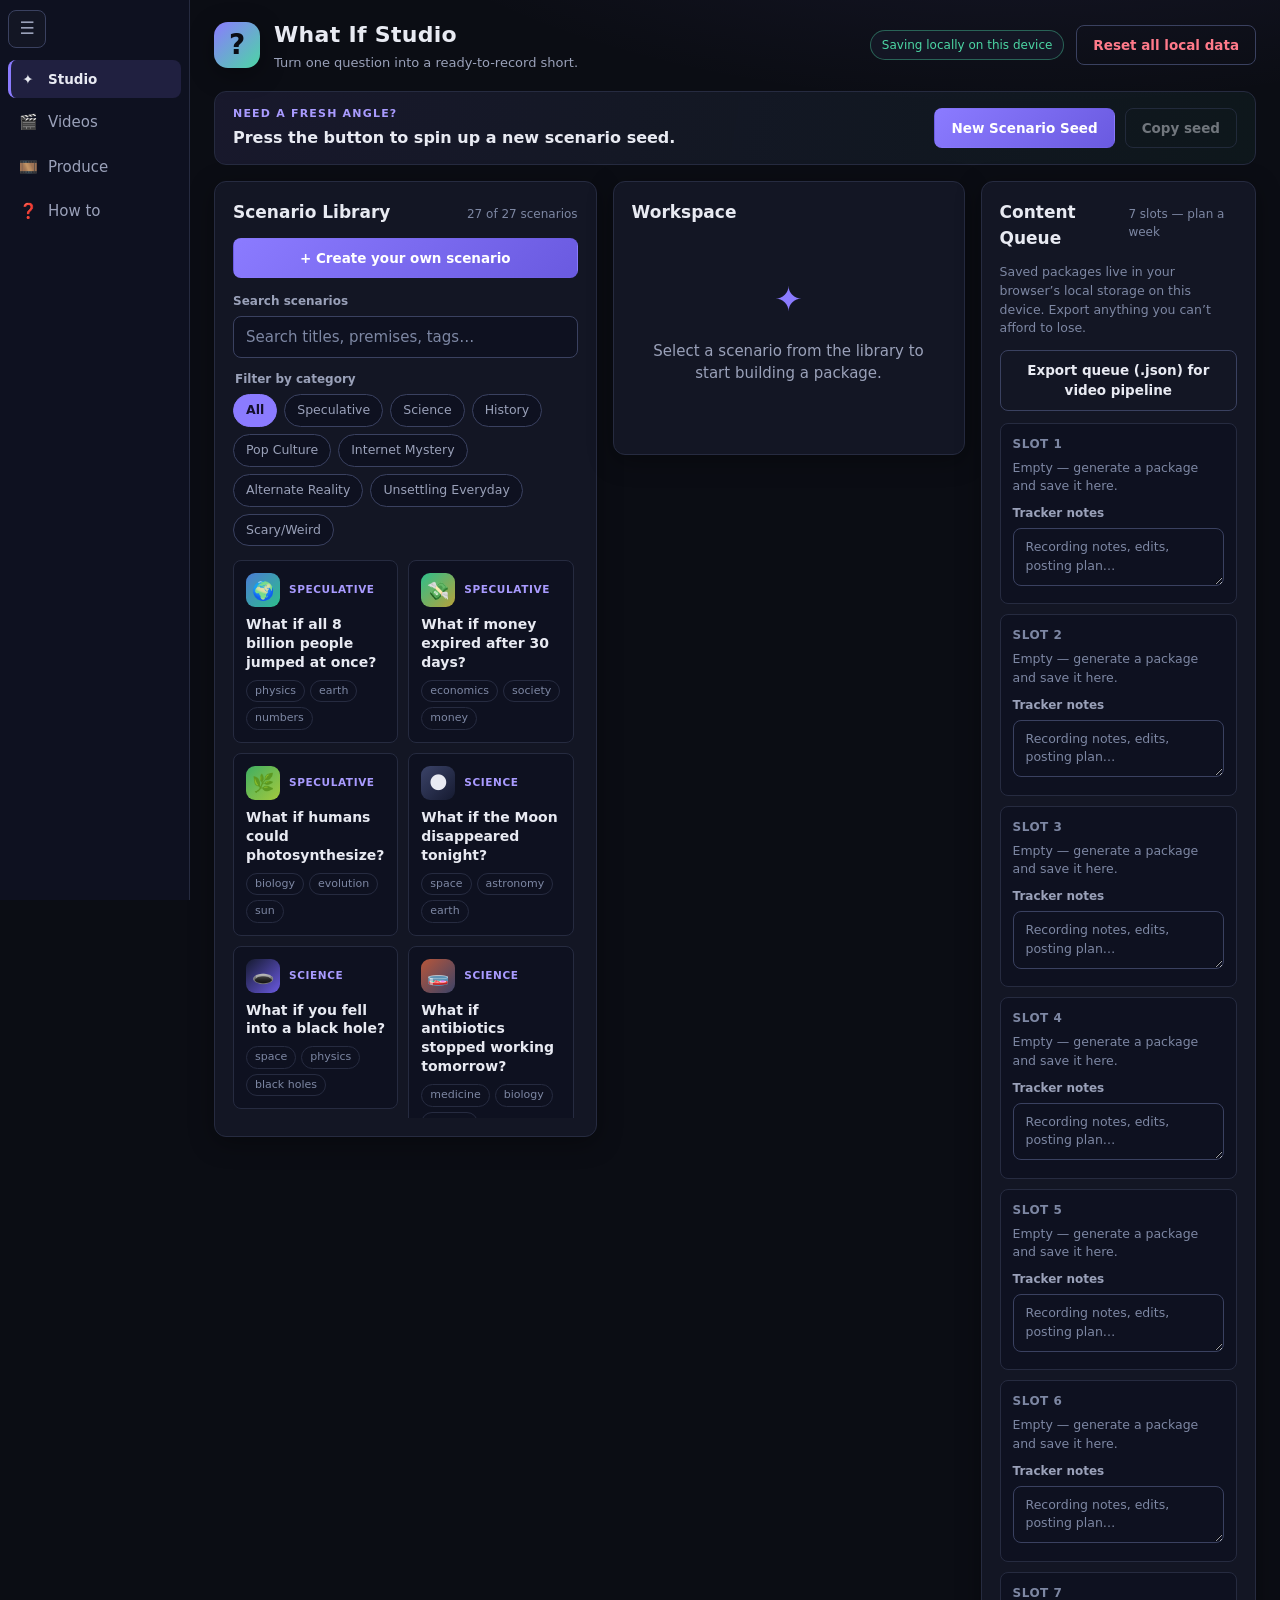
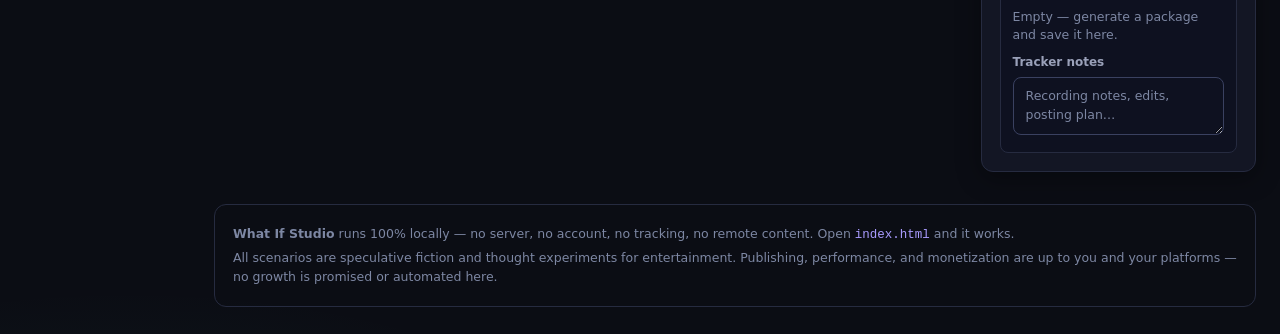
==== index.html @ 4aeda92d "Builder dialog: pick the draft length next to "Write it for me" The runtime that shapes the AI draft" ====
<!DOCTYPE html>
<html lang="en">
<head>
<meta charset="UTF-8">
<meta name="viewport" content="width=device-width, initial-scale=1.0">
<title>What If Studio — Short-Form Scenario Engine</title>
<link rel="stylesheet" href="styles.css">
</head>
<body>

<a class="skip-link" href="#library">Skip to scenario library</a>

<nav class="side-nav" aria-label="Studio pages">
  <button type="button" id="navToggle" class="side-nav-toggle" aria-label="Collapse menu" aria-expanded="true">☰</button>
  <span class="side-nav-item current" aria-current="page">
    <span class="side-nav-icon" aria-hidden="true">✦</span><span class="side-nav-label">Studio</span>
  </span>
  <button type="button" id="navVideosBtn" class="side-nav-item side-nav-link">
    <span class="side-nav-icon" aria-hidden="true">🎬</span><span class="side-nav-label">Videos</span>
  </button>
  <button type="button" id="navProduceBtn" class="side-nav-item side-nav-link">
    <span class="side-nav-icon" aria-hidden="true">🎞️</span><span class="side-nav-label">Produce</span>
  </button>
  <button type="button" id="navHelpBtn" class="side-nav-item side-nav-link">
    <span class="side-nav-icon" aria-hidden="true">❓</span><span class="side-nav-label">How to</span>
  </button>
  <span id="navStatus" class="side-nav-status" role="status" aria-live="polite"></span>
</nav>

<header class="app-header">
  <div class="brand">
    <span class="brand-mark" aria-hidden="true">?</span>
    <div class="brand-text">
      <h1>What If Studio</h1>
      <p class="tagline">Turn one question into a ready-to-record short.</p>
    </div>
  </div>
  <div class="header-actions">
    <span id="storageBadge" class="storage-badge" role="status" aria-live="polite"></span>
    <button type="button" id="resetAllBtn" class="btn btn-ghost btn-danger-text">Reset all local data</button>
  </div>
</header>

<section class="seed-bar" aria-labelledby="seedHeading">
  <div class="seed-copy">
    <h2 id="seedHeading" class="visually-hidden">Scenario seed generator</h2>
    <p class="seed-label">Need a fresh angle?</p>
    <p id="seedText" class="seed-text" aria-live="polite">Press the button to spin up a new scenario seed.</p>
  </div>
  <div class="seed-actions">
    <button type="button" id="newSeedBtn" class="btn btn-primary">New Scenario Seed</button>
    <button type="button" id="copySeedBtn" class="btn btn-ghost" disabled>Copy seed</button>
  </div>
</section>

<main class="layout">

  <!-- ============ LIBRARY ============ -->
  <section id="library" class="panel library-panel" aria-labelledby="libraryHeading">
    <div class="panel-head">
      <h2 id="libraryHeading">Scenario Library</h2>
      <span id="libraryCount" class="panel-meta" aria-live="polite"></span>
    </div>

    <button type="button" id="newScenarioBtn" class="btn btn-primary btn-wide builder-open">+ Create your own scenario</button>

    <div class="library-controls">
      <label class="field-label" for="searchInput">Search scenarios</label>
      <input type="search" id="searchInput" placeholder="Search titles, premises, tags…" autocomplete="off">

      <fieldset class="chip-group">
        <legend class="field-label">Filter by category</legend>
        <div id="categoryChips" class="chips" role="radiogroup" aria-label="Category filter"></div>
      </fieldset>
    </div>

    <div id="scenarioGrid" class="scenario-grid" role="list"></div>
    <p id="libraryEmpty" class="empty-note" hidden>No scenarios match. Try clearing the search or picking “All”.</p>
  </section>

  <!-- ============ WORKSPACE ============ -->
  <section class="panel workspace-panel" aria-labelledby="workspaceHeading">
    <div class="panel-head">
      <h2 id="workspaceHeading">Workspace</h2>
    </div>

    <div id="workspaceEmpty" class="empty-state">
      <p class="empty-glyph" aria-hidden="true">✦</p>
      <p>Select a scenario from the library to start building a package.</p>
    </div>

    <div id="workspaceBody" hidden>
      <div id="scenarioBanner" class="scenario-banner">
        <span id="bannerGlyph" class="banner-glyph" aria-hidden="true"></span>
        <div>
          <span id="bannerCategory" class="category-badge"></span>
          <h3 id="bannerTitle" class="banner-title"></h3>
        </div>
        <button type="button" id="deleteScenarioBtn" class="btn btn-ghost btn-small btn-danger-text banner-delete" hidden>Delete</button>
      </div>
      <p id="bannerPremise" class="banner-premise"></p>
      <p id="bannerSafety" class="safety-note"></p>
      <div id="bannerTags" class="tag-row" aria-label="Scenario tags"></div>

      <h4 class="control-heading">Package settings</h4>

      <fieldset class="control-block">
        <legend class="field-label">Platform</legend>
        <div id="platformGroup" class="segmented" role="radiogroup" aria-label="Target platform"></div>
      </fieldset>

      <fieldset class="control-block">
        <legend class="field-label">Runtime</legend>
        <div id="runtimeGroup" class="segmented" role="radiogroup" aria-label="Video runtime"></div>
      </fieldset>

      <div class="control-block">
        <label class="field-label" for="voiceSelect">Voice / delivery style</label>
        <select id="voiceSelect"></select>
      </div>

      <button type="button" id="generateBtn" class="btn btn-primary btn-wide">Generate Package</button>
    </div>

    <!-- ============ PACKAGE OUTPUT ============ -->
    <div id="packageSection" hidden>
      <div class="panel-head package-head">
        <h3 id="packageTitle">Package</h3>
        <span id="packageMeta" class="panel-meta"></span>
      </div>

      <div class="tabs" role="tablist" aria-label="Package sections" id="packageTabs"></div>
      <div id="tabPanel" class="tab-panel" role="tabpanel" tabindex="0"></div>

      <div class="package-toolbar">
        <button type="button" id="copySectionBtn" class="btn btn-ghost">Copy this section</button>
        <button type="button" id="copyAllBtn" class="btn btn-ghost">Copy full package</button>
        <button type="button" id="exportTxtBtn" class="btn btn-ghost">Export .txt</button>
        <button type="button" id="exportSrtBtn" class="btn btn-ghost">Export .srt</button>
        <button type="button" id="exportJsonBtn" class="btn btn-ghost">Export .json</button>
      </div>

      <div class="save-row">
        <label class="field-label" for="slotSelect">Save to queue slot</label>
        <div class="save-controls">
          <select id="slotSelect"></select>
          <button type="button" id="saveSlotBtn" class="btn btn-primary">Save to slot</button>
        </div>
      </div>

      <p id="actionStatus" class="action-status" role="status" aria-live="polite"></p>
    </div>
  </section>

  <!-- ============ QUEUE ============ -->
  <section class="panel queue-panel" aria-labelledby="queueHeading">
    <div class="panel-head">
      <h2 id="queueHeading">Content Queue</h2>
      <span class="panel-meta">7 slots — plan a week</span>
    </div>
    <p class="queue-hint">Saved packages live in your browser’s local storage on this device. Export anything you can’t afford to lose.</p>
    <button type="button" id="exportQueueBtn" class="btn btn-ghost queue-export">Export queue (.json) for video pipeline</button>
    <div id="queueList" class="queue-list"></div>
  </section>

</main>

<footer class="app-footer">
  <p><strong>What If Studio</strong> runs 100% locally — no server, no account, no tracking, no remote content. Open <code>index.html</code> and it works.</p>
  <p>All scenarios are speculative fiction and thought experiments for entertainment. Publishing, performance, and monetization are up to you and your platforms — no growth is promised or automated here.</p>
</footer>

<dialog id="builderDialog" class="builder-dialog" aria-labelledby="builderHeading">
  <form id="builderForm" novalidate>
    <div class="panel-head">
      <h2 id="builderHeading">Create your own scenario</h2>
    </div>

    <label class="field-label" for="bTitle">Title — the question</label>
    <input type="text" id="bTitle" placeholder="What if …?" autocomplete="off">

    <div class="builder-ai-row">
      <button type="button" id="builderAiBtn" class="btn btn-ghost">✨ Write it for me</button>
      <label class="builder-runtime" for="bRuntime">for a
        <select id="bRuntime" aria-label="Draft length (runtime)"></select>
        video</label>
      <span id="builderAiStatus" class="builder-ai-status" role="status" aria-live="polite">Type a title, and AI drafts the rest — you can edit everything.</span>
    </div>

    <div class="builder-row">
      <div>
        <label class="field-label" for="bCategory">Category</label>
        <select id="bCategory"></select>
      </div>
      <div>
        <label class="field-label" for="bGlyph">Emoji (optional)</label>
        <input type="text" id="bGlyph" maxlength="4" placeholder="✳️" autocomplete="off">
      </div>
    </div>

    <label class="field-label" for="bPremise">Premise — 1–3 sentences setting up the idea</label>
    <textarea id="bPremise" rows="3" placeholder="What's the situation, and why is it interesting?"></textarea>

    <p class="field-label">Script beats — fill in at least 3. Each beat is ~10 seconds of narration and gets its own visual.</p>
    <textarea id="bBeat1" rows="2" aria-label="Beat 1" placeholder="Beat 1 — the setup: what changes, concretely?"></textarea>
    <textarea id="bBeat2" rows="2" aria-label="Beat 2" placeholder="Beat 2 — day one: the first thing everyone notices."></textarea>
    <textarea id="bBeat3" rows="2" aria-label="Beat 3" placeholder="Beat 3 — the ripple: the effect nobody predicts."></textarea>
    <textarea id="bBeat4" rows="2" aria-label="Beat 4 (optional)" placeholder="Beat 4 (optional) — the twist: the opposite of what you'd expect."></textarea>
    <textarea id="bBeat5" rows="2" aria-label="Beat 5 (optional)" placeholder="Beat 5 (optional) — the payoff: what this reveals."></textarea>

    <label class="field-label" for="bTags">Tags (optional, comma-separated)</label>
    <input type="text" id="bTags" placeholder="e.g. space, future, everyday" autocomplete="off">

    <p id="builderError" class="builder-error" role="alert"></p>

    <div class="builder-actions">
      <button type="button" id="builderCancel" class="btn btn-ghost">Cancel</button>
      <button type="submit" class="btn btn-primary">Add to library</button>
    </div>
  </form>
</dialog>

<script src="app.js"></script>
</body>
</html>
---- styles.css ----
/* ============================================================
   What If Studio — styles
   Static, local-only. Dark "speculative" theme.
   Breakpoints tested: 1366, 820, 390.
   ============================================================ */

:root {
  --bg: #0b0d14;
  --bg-raised: #131624;
  --bg-inset: #0e1120;
  --border: #262b40;
  --border-strong: #3a4160;
  --text: #e8eaf2;
  --text-dim: #9aa1b9;
  --text-faint: #7d87a3; /* >=4.5:1 on panel bg for WCAG AA on small text */
  --accent: #8b7bff;
  --accent-strong: #a99bff;
  --accent-ink: #14102e;
  --good: #4cd6a4;
  --warn: #ffc46b;
  --danger: #ff7a8a;
  --radius: 12px;
  --radius-sm: 8px;
  --shadow: 0 6px 24px rgba(0, 0, 0, 0.35);
  --font: "Segoe UI", system-ui, -apple-system, sans-serif;
}

* { box-sizing: border-box; }

html { scroll-behavior: smooth; }

body {
  margin: 0;
  background:
    radial-gradient(1200px 500px at 80% -10%, rgba(139, 123, 255, 0.12), transparent 60%),
    radial-gradient(900px 400px at 10% 110%, rgba(76, 214, 164, 0.07), transparent 60%),
    var(--bg);
  color: var(--text);
  font-family: var(--font);
  font-size: 15px;
  line-height: 1.5;
}

code { color: var(--accent-strong); }

/* ---------- Accessibility helpers ---------- */

.visually-hidden {
  position: absolute;
  width: 1px; height: 1px;
  margin: -1px; padding: 0;
  overflow: hidden;
  clip: rect(0 0 0 0);
  white-space: nowrap; border: 0;
}

.skip-link {
  position: absolute;
  left: 8px; top: -48px;
  background: var(--accent);
  color: var(--accent-ink);
  font-weight: 600;
  padding: 8px 14px;
  border-radius: var(--radius-sm);
  z-index: 50;
  transition: top 120ms ease;
}
.skip-link:focus { top: 8px; }

:focus-visible {
  outline: 3px solid var(--accent-strong);
  outline-offset: 2px;
  border-radius: 4px;
}

/* Respect users who prefer reduced motion: no smooth scroll, no transitions,
   no caption/pop animations. */
@media (prefers-reduced-motion: reduce) {
  html { scroll-behavior: auto; }
  *, *::before, *::after {
    animation-duration: 0.001ms !important;
    animation-iteration-count: 1 !important;
    transition-duration: 0.001ms !important;
    scroll-behavior: auto !important;
  }
}

/* ---------- Collapsible left sidebar (Studio <-> Videos) ---------- */

:root { --sidenav-w: 190px; }
body { padding-left: var(--sidenav-w); }
body.nav-collapsed { --sidenav-w: 54px; }

.side-nav {
  position: fixed;
  top: 0; left: 0; bottom: 0;
  width: var(--sidenav-w);
  display: flex;
  flex-direction: column;
  gap: 4px;
  padding: 10px 8px;
  background: var(--bg-inset);
  border-right: 1px solid var(--border);
  z-index: 40;
  transition: width 150ms ease;
  overflow: hidden;
}

.side-nav-toggle {
  font: inherit;
  font-size: 17px;
  width: 38px; height: 38px;
  margin-bottom: 8px;
  border: 1px solid var(--border-strong);
  border-radius: 8px;
  background: var(--bg-raised);
  color: var(--text-dim);
  cursor: pointer;
  flex: none;
}
.side-nav-toggle:hover { color: var(--accent-strong); border-color: var(--accent); }

.side-nav-item {
  display: flex;
  align-items: center;
  gap: 10px;
  padding: 9px 10px;
  border-radius: 8px;
  font-size: 13.5px;
  font-weight: 600;
  color: var(--text-dim);
  white-space: nowrap;
}
.side-nav-item.current {
  color: var(--text);
  background: rgba(139, 123, 255, 0.14);
  border-left: 3px solid var(--accent);
  padding-left: 7px;
}
.side-nav-link {
  font: inherit;
  border: none;
  background: none;
  cursor: pointer;
  text-align: left;
  width: 100%;
}
.side-nav-link:hover { color: var(--accent-strong); background: var(--bg-raised); }

.side-nav-icon { flex: none; width: 20px; text-align: center; }

.side-nav-status {
  margin-top: auto;
  font-size: 11.5px;
  color: var(--text-faint);
  white-space: normal;
  line-height: 1.35;
}

body.nav-collapsed .side-nav-label,
body.nav-collapsed .side-nav-status { display: none; }
body.nav-collapsed .side-nav-item { justify-content: center; padding: 9px 0; }
body.nav-collapsed .side-nav-item.current { padding-left: 0; border-left-width: 0; border-bottom: 3px solid var(--accent); }

/* ---------- Header ---------- */

.app-header {
  display: flex;
  align-items: center;
  justify-content: space-between;
  gap: 16px;
  flex-wrap: wrap;
  padding: 18px 24px 10px;
}

.brand { display: flex; align-items: center; gap: 14px; }

.brand-mark {
  display: grid;
  place-items: center;
  width: 46px; height: 46px;
  border-radius: 14px;
  background: linear-gradient(135deg, #8b7bff, #4cd6a4);
  color: #0b0d14;
  font-size: 28px;
  font-weight: 800;
  box-shadow: var(--shadow);
}

.brand-text h1 { margin: 0; font-size: 22px; letter-spacing: 0.3px; }
.tagline { margin: 2px 0 0; color: var(--text-dim); font-size: 13px; }

.header-actions { display: flex; align-items: center; gap: 12px; flex-wrap: wrap; }

.storage-badge {
  font-size: 12px;
  padding: 5px 11px;
  border-radius: 999px;
  border: 1px solid var(--border-strong);
  color: var(--text-dim);
  background: var(--bg-raised);
}
.storage-badge.ok { color: var(--good); border-color: rgba(76, 214, 164, 0.4); }
.storage-badge.fallback { color: var(--warn); border-color: rgba(255, 196, 107, 0.4); }

/* ---------- Seed bar ---------- */

.seed-bar {
  display: flex;
  align-items: center;
  justify-content: space-between;
  gap: 16px;
  flex-wrap: wrap;
  margin: 8px 24px 16px;
  padding: 14px 18px;
  border: 1px solid var(--border);
  border-radius: var(--radius);
  background: linear-gradient(100deg, rgba(139, 123, 255, 0.10), rgba(76, 214, 164, 0.05));
}

.seed-label {
  margin: 0;
  font-size: 11px;
  font-weight: 700;
  letter-spacing: 1.2px;
  text-transform: uppercase;
  color: var(--accent-strong);
}

.seed-text { margin: 4px 0 0; font-size: 16px; font-weight: 600; }

.seed-actions { display: flex; gap: 10px; flex-wrap: wrap; }

/* ---------- Layout ---------- */

.layout {
  display: grid;
  grid-template-columns: 1.25fr 1.15fr 0.9fr;
  gap: 16px;
  padding: 0 24px 24px;
  align-items: start;
}

.panel {
  background: var(--bg-raised);
  border: 1px solid var(--border);
  border-radius: var(--radius);
  padding: 18px;
  box-shadow: var(--shadow);
}

.panel-head {
  display: flex;
  align-items: baseline;
  justify-content: space-between;
  gap: 10px;
  margin-bottom: 12px;
}
.panel-head h2, .panel-head h3 { margin: 0; font-size: 17px; }
.panel-meta { color: var(--text-faint); font-size: 12px; }

.field-label {
  display: block;
  font-size: 12px;
  font-weight: 600;
  color: var(--text-dim);
  margin-bottom: 6px;
}

/* ---------- Buttons ---------- */

.btn {
  font: inherit;
  font-weight: 600;
  font-size: 13.5px;
  padding: 9px 16px;
  border-radius: var(--radius-sm);
  border: 1px solid var(--border-strong);
  background: var(--bg-inset);
  color: var(--text);
  cursor: pointer;
  transition: background 120ms ease, border-color 120ms ease, transform 60ms ease;
}
.btn:hover { border-color: var(--accent); }
.btn:active { transform: translateY(1px); }
.btn:disabled { opacity: 0.45; cursor: not-allowed; }

.btn-primary {
  background: linear-gradient(135deg, var(--accent), #6a5ae0);
  border-color: transparent;
  color: #fff;
}
.btn-primary:hover { background: linear-gradient(135deg, var(--accent-strong), #7a6af0); }

.btn-ghost { background: transparent; }
.btn-wide { width: 100%; margin-top: 6px; }
.btn-danger-text { color: var(--danger); }
.btn-small { padding: 6px 11px; font-size: 12.5px; }

/* ---------- Library ---------- */

.library-controls { margin-bottom: 14px; }

input[type="search"], input[type="text"], select, textarea {
  font: inherit;
  width: 100%;
  color: var(--text);
  background: var(--bg-inset);
  border: 1px solid var(--border-strong);
  border-radius: var(--radius-sm);
  padding: 9px 12px;
}
input[type="search"]::placeholder, input[type="text"]::placeholder, textarea::placeholder { color: var(--text-faint); }

/* ---------- Custom scenario builder ---------- */

.builder-open { margin: 0 0 14px; }

.builder-dialog {
  background: var(--bg-raised);
  color: var(--text);
  border: 1px solid var(--border-strong);
  border-radius: var(--radius);
  box-shadow: var(--shadow);
  padding: 20px;
  width: min(560px, calc(100vw - 32px));
  max-height: 86vh;
  overflow-y: auto;
}
.builder-dialog::backdrop { background: rgba(5, 6, 12, 0.72); }

.builder-dialog input, .builder-dialog select, .builder-dialog textarea { margin-bottom: 12px; }
.builder-dialog textarea { resize: vertical; }

.builder-row {
  display: grid;
  grid-template-columns: 1fr 120px;
  gap: 10px;
}

.builder-ai-row {
  display: flex;
  align-items: center;
  gap: 10px;
  margin-bottom: 12px;
}
.builder-ai-row .btn { flex: none; }

.builder-runtime {
  flex: none;
  display: flex;
  align-items: center;
  gap: 6px;
  font-size: 12.5px;
  color: var(--text-dim);
  white-space: nowrap;
}
.builder-runtime select { width: auto; padding: 6px 8px; }

.builder-ai-status {
  font-size: 12px;
  color: var(--text-faint);
  line-height: 1.35;
}

.builder-error {
  color: var(--danger);
  font-size: 13px;
  min-height: 18px;
  margin: 2px 0 8px;
}

.builder-actions {
  display: flex;
  justify-content: flex-end;
  gap: 10px;
}

.custom-flag {
  font-size: 10px;
  font-weight: 700;
  letter-spacing: 0.6px;
  text-transform: uppercase;
  color: var(--good);
  border: 1px solid rgba(76, 214, 164, 0.4);
  border-radius: 999px;
  padding: 2px 8px;
  margin-left: auto;
}

.banner-delete { margin-left: auto; flex: none; }

.chip-group { border: 0; padding: 0; margin: 12px 0 0; }

.chips { display: flex; flex-wrap: wrap; gap: 7px; }

.chip {
  font: inherit;
  font-size: 12.5px;
  padding: 6px 12px;
  border-radius: 999px;
  border: 1px solid var(--border-strong);
  background: var(--bg-inset);
  color: var(--text-dim);
  cursor: pointer;
}
.chip[aria-checked="true"] {
  background: var(--accent);
  border-color: var(--accent);
  color: var(--accent-ink);
  font-weight: 700;
}

.scenario-grid {
  display: grid;
  grid-template-columns: repeat(2, 1fr);
  gap: 10px;
  max-height: 62vh;
  overflow-y: auto;
  padding-right: 4px;
}

.scenario-card {
  font: inherit;
  text-align: left;
  display: flex;
  flex-direction: column;
  gap: 8px;
  padding: 12px;
  border-radius: var(--radius-sm);
  border: 1px solid var(--border);
  background: var(--bg-inset);
  color: var(--text);
  cursor: pointer;
  transition: border-color 120ms ease, background 120ms ease;
}
.scenario-card:hover { border-color: var(--accent); }
.scenario-card.selected {
  border-color: var(--accent);
  background: rgba(139, 123, 255, 0.10);
}

.card-top { display: flex; align-items: center; gap: 9px; }

.card-glyph {
  display: grid;
  place-items: center;
  width: 34px; height: 34px;
  flex: none;
  border-radius: 9px;
  font-size: 18px;
}

.category-badge {
  display: inline-block;
  font-size: 10.5px;
  font-weight: 700;
  letter-spacing: 0.6px;
  text-transform: uppercase;
  color: var(--accent-strong);
}

.card-title { margin: 0; font-size: 14px; font-weight: 650; line-height: 1.35; }

.tag-row { display: flex; flex-wrap: wrap; gap: 5px; }
.tag {
  font-size: 11px;
  color: var(--text-faint);
  border: 1px solid var(--border);
  border-radius: 999px;
  padding: 2px 8px;
}

.empty-note, .empty-state { color: var(--text-dim); }
.empty-state { text-align: center; padding: 36px 12px; }
.empty-glyph { font-size: 34px; margin: 0 0 8px; color: var(--accent); }

/* ---------- Workspace ---------- */

.scenario-banner { display: flex; align-items: center; gap: 12px; }

.banner-glyph {
  display: grid;
  place-items: center;
  width: 52px; height: 52px;
  flex: none;
  border-radius: 14px;
  font-size: 27px;
}

.banner-title { margin: 2px 0 0; font-size: 18px; line-height: 1.3; }
.banner-premise { color: var(--text-dim); margin: 12px 0 8px; }

.safety-note {
  font-size: 12.5px;
  color: var(--warn);
  background: rgba(255, 196, 107, 0.08);
  border: 1px solid rgba(255, 196, 107, 0.25);
  border-radius: var(--radius-sm);
  padding: 8px 11px;
  margin: 0 0 10px;
}

.control-heading {
  margin: 18px 0 10px;
  font-size: 12px;
  font-weight: 700;
  letter-spacing: 1.1px;
  text-transform: uppercase;
  color: var(--text-faint);
}

.control-block { border: 0; padding: 0; margin: 0 0 14px; }

.segmented {
  display: flex;
  gap: 4px;
  background: var(--bg-inset);
  border: 1px solid var(--border-strong);
  border-radius: var(--radius-sm);
  padding: 4px;
}

.segment {
  font: inherit;
  font-size: 12.5px;
  font-weight: 600;
  flex: 1;
  padding: 7px 6px;
  border: 0;
  border-radius: 6px;
  background: transparent;
  color: var(--text-dim);
  cursor: pointer;
}
.segment[aria-checked="true"] {
  background: var(--accent);
  color: var(--accent-ink);
}

/* ---------- Package ---------- */

.package-head { margin-top: 22px; border-top: 1px solid var(--border); padding-top: 16px; }

.tabs {
  display: flex;
  flex-wrap: wrap;
  gap: 4px;
  margin-bottom: 10px;
}

.tab {
  font: inherit;
  font-size: 12.5px;
  font-weight: 600;
  padding: 7px 12px;
  border: 1px solid var(--border);
  border-radius: 999px;
  background: transparent;
  color: var(--text-dim);
  cursor: pointer;
}
.tab[aria-selected="true"] {
  background: var(--accent);
  border-color: var(--accent);
  color: var(--accent-ink);
}

.tab-panel {
  background: var(--bg-inset);
  border: 1px solid var(--border);
  border-radius: var(--radius-sm);
  padding: 14px;
  min-height: 140px;
  max-height: 320px;
  overflow-y: auto;
  white-space: pre-wrap;
  font-size: 13.5px;
}

.tab-panel h5 { margin: 0 0 6px; font-size: 12px; text-transform: uppercase; letter-spacing: 0.8px; color: var(--accent-strong); }
.tab-panel ol, .tab-panel ul { margin: 0 0 12px; padding-left: 20px; }
.tab-panel li { margin-bottom: 7px; }
.tab-panel p { margin: 0 0 10px; }

.package-toolbar { display: flex; flex-wrap: wrap; gap: 8px; margin: 12px 0; }

.save-row { margin-top: 6px; }
.save-controls { display: flex; gap: 8px; }
.save-controls select { flex: 1; }

.action-status { min-height: 20px; margin: 10px 0 0; font-size: 13px; color: var(--good); }

/* ---------- Queue ---------- */

.queue-hint { font-size: 12.5px; color: var(--text-faint); margin: 0 0 12px; }

.queue-export { width: 100%; margin-bottom: 12px; }

.queue-list { display: flex; flex-direction: column; gap: 10px; }

.queue-slot {
  border: 1px solid var(--border);
  border-radius: var(--radius-sm);
  background: var(--bg-inset);
  padding: 11px 12px;
}
.queue-slot.filled { border-color: var(--border-strong); }

.slot-head {
  display: flex;
  align-items: center;
  justify-content: space-between;
  gap: 8px;
}
.slot-name { font-size: 12px; font-weight: 700; color: var(--text-faint); letter-spacing: 0.5px; }
.slot-title { margin: 6px 0 2px; font-size: 13.5px; font-weight: 650; }
.slot-meta { font-size: 11.5px; color: var(--text-faint); margin: 0 0 8px; }
.slot-empty-text { font-size: 12.5px; color: var(--text-faint); margin: 6px 0 0; }

.slot-status-row { display: flex; align-items: center; gap: 8px; margin-bottom: 8px; }
.slot-status-row select { flex: 1; font-size: 12.5px; padding: 6px 8px; }
.slot-status-row .field-label { margin: 0; flex: none; }

.queue-slot textarea {
  min-height: 52px;
  resize: vertical;
  font-size: 12.5px;
}

/* ---------- Footer ---------- */

.app-footer {
  margin: 8px 24px 28px;
  padding: 16px 18px;
  border: 1px solid var(--border);
  border-radius: var(--radius);
  color: var(--text-faint);
  font-size: 12.5px;
}
.app-footer p { margin: 4px 0; }

/* ---------- Responsive: 820 ---------- */

@media (max-width: 1100px) {
  .layout { grid-template-columns: 1fr 1fr; }
  .queue-panel { grid-column: 1 / -1; }
  .scenario-grid { max-height: 48vh; }
}

/* ---------- Responsive: 390 ---------- */

@media (max-width: 700px) {
  body { font-size: 14.5px; }
  .app-header, .seed-bar, .app-footer { margin-left: 12px; margin-right: 12px; }
  .app-header { padding: 14px 4px 8px; }
  .layout { grid-template-columns: 1fr; padding: 0 12px 16px; gap: 12px; }
  .scenario-grid { grid-template-columns: 1fr; max-height: none; }
  .seed-bar { flex-direction: column; align-items: stretch; }
  .seed-actions .btn { flex: 1; }
  .segmented { flex-direction: column; }
  .save-controls { flex-direction: column; }
  .package-toolbar .btn { flex: 1 1 45%; }
  .btn { padding: 11px 16px; } /* larger touch targets */
}
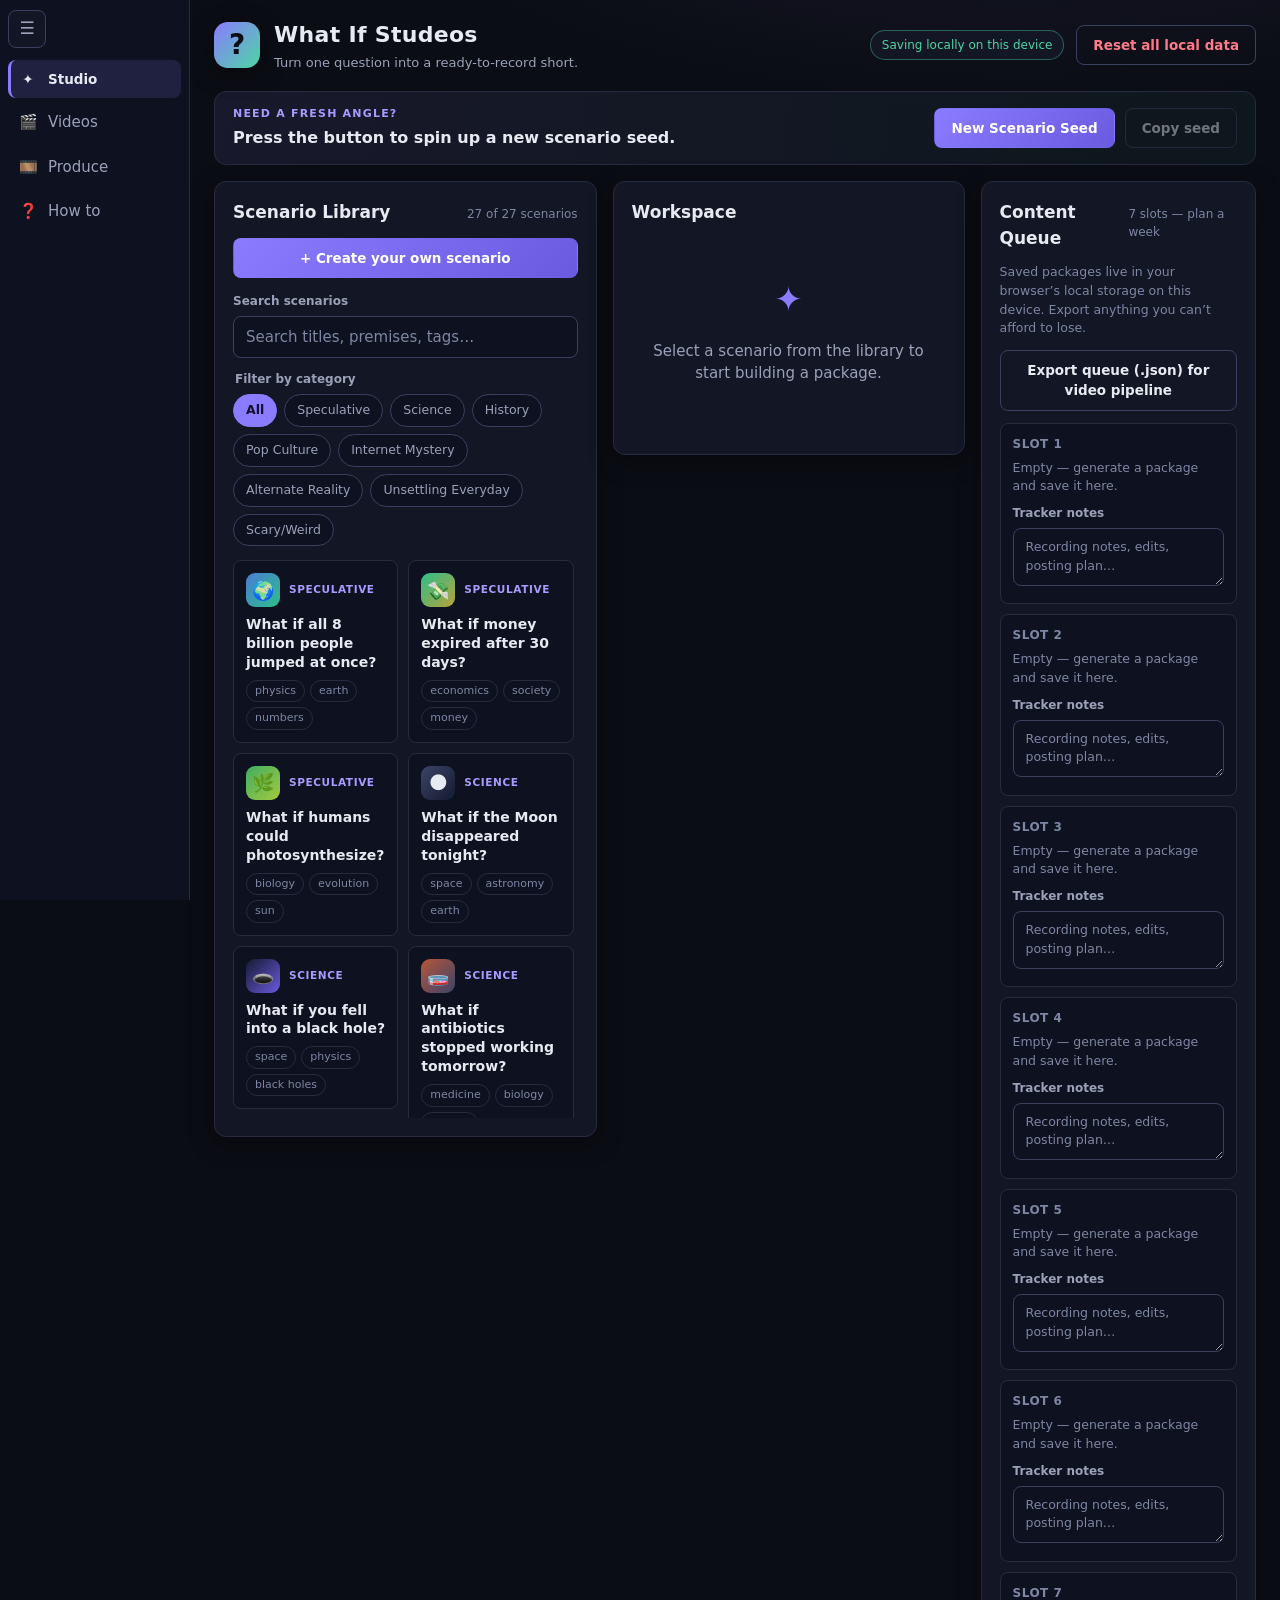
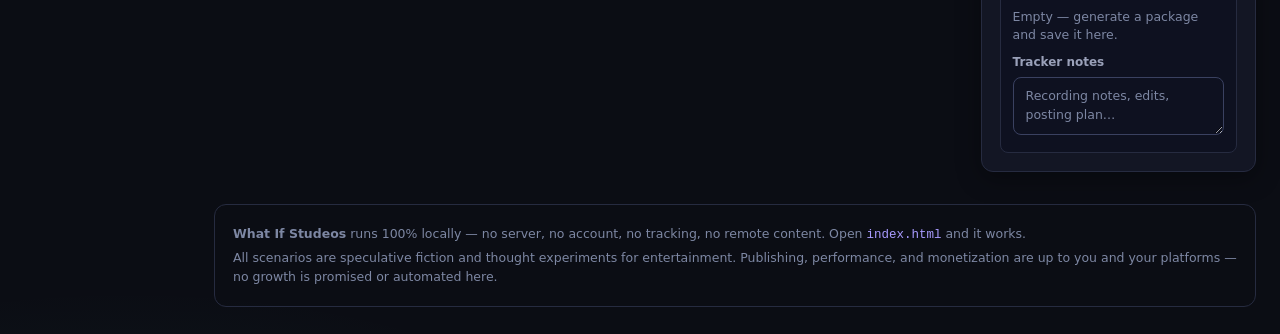
==== commit b7e31523: "Rename displayed brand to "What If Studeos" The user registered the channel as What If Studeos ("Stu" ====
--- a/index.html
+++ b/index.html
@@ -3,7 +3,7 @@
 <head>
 <meta charset="UTF-8">
 <meta name="viewport" content="width=device-width, initial-scale=1.0">
-<title>What If Studio — Short-Form Scenario Engine</title>
+<title>What If Studeos — Short-Form Scenario Engine</title>
 <link rel="stylesheet" href="styles.css">
 </head>
 <body>
@@ -31,7 +31,7 @@
   <div class="brand">
     <span class="brand-mark" aria-hidden="true">?</span>
     <div class="brand-text">
-      <h1>What If Studio</h1>
+      <h1>What If Studeos</h1>
       <p class="tagline">Turn one question into a ready-to-record short.</p>
     </div>
   </div>
@@ -166,7 +166,7 @@
 </main>
 
 <footer class="app-footer">
-  <p><strong>What If Studio</strong> runs 100% locally — no server, no account, no tracking, no remote content. Open <code>index.html</code> and it works.</p>
+  <p><strong>What If Studeos</strong> runs 100% locally — no server, no account, no tracking, no remote content. Open <code>index.html</code> and it works.</p>
   <p>All scenarios are speculative fiction and thought experiments for entertainment. Publishing, performance, and monetization are up to you and your platforms — no growth is promised or automated here.</p>
 </footer>
 
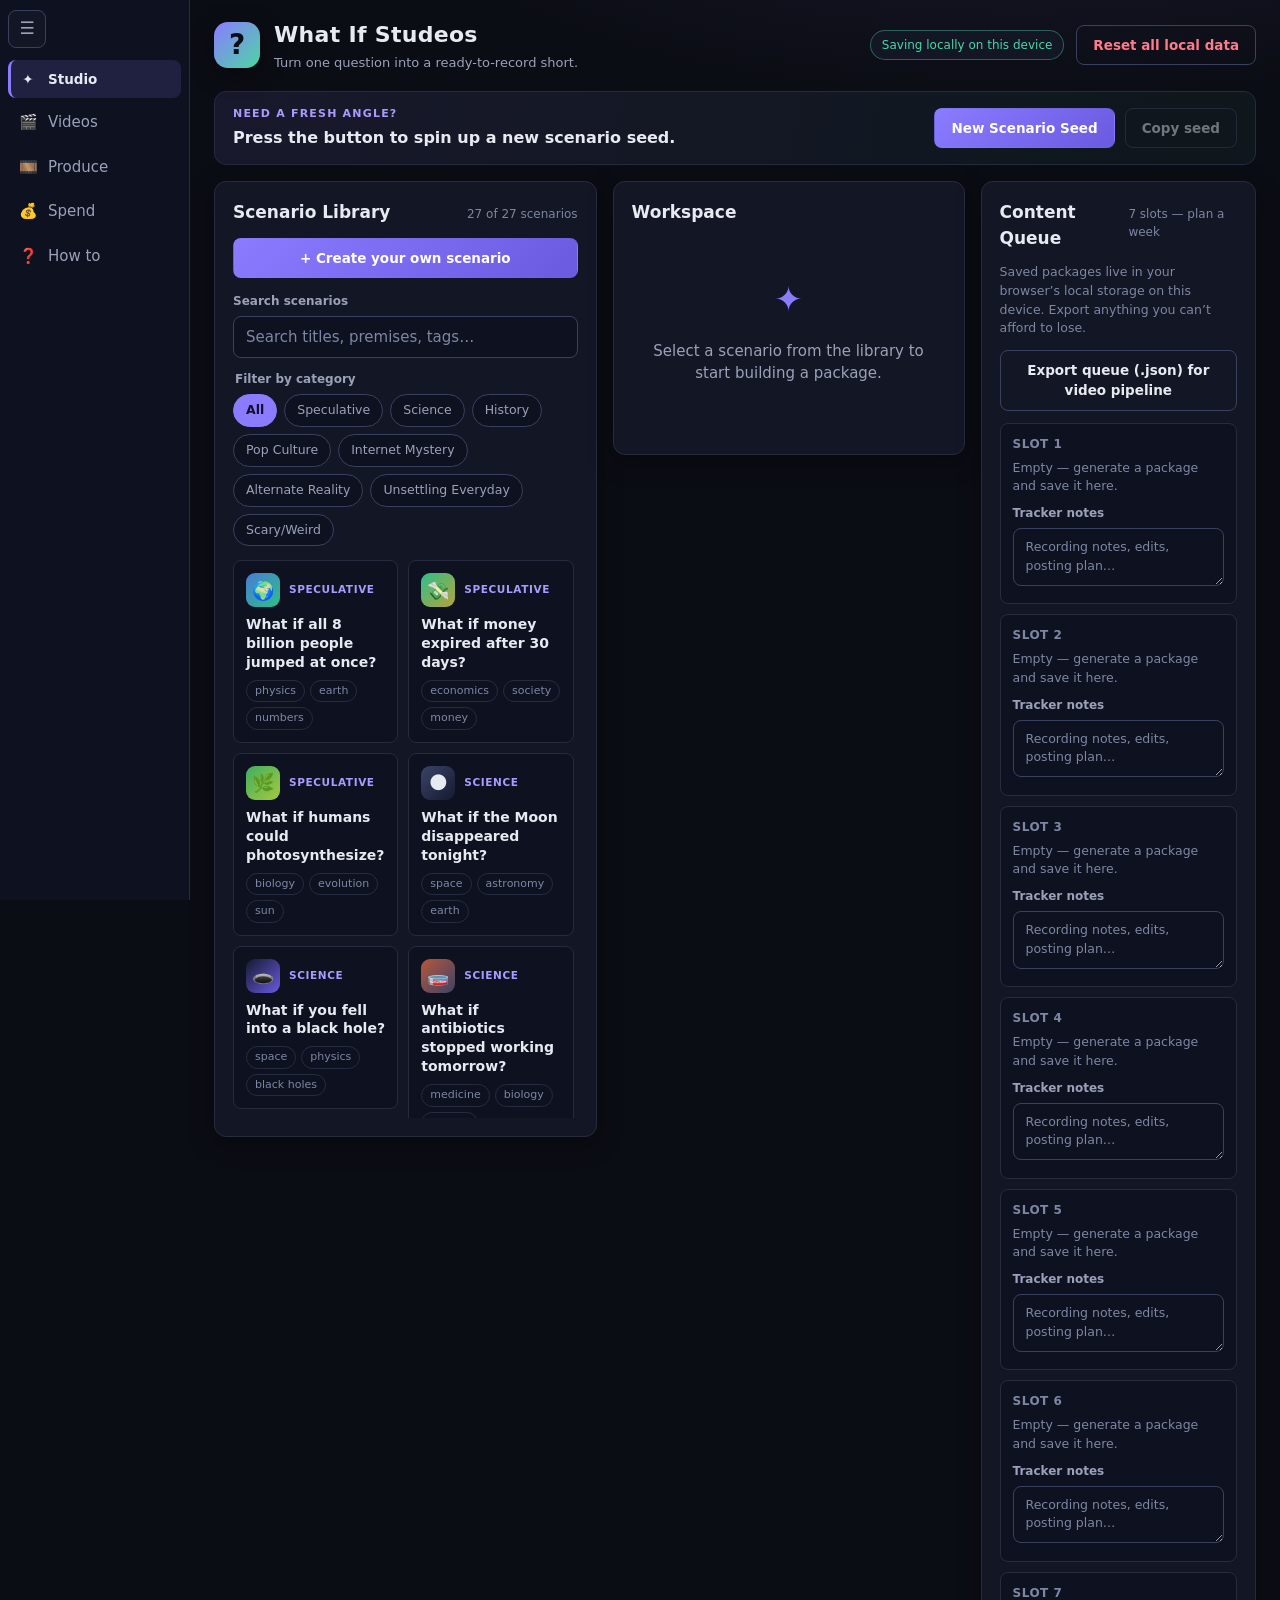
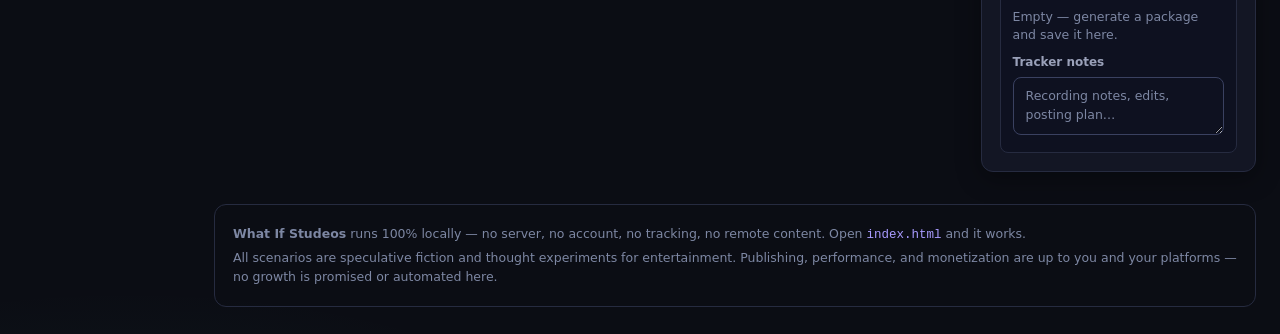
==== commit 921bbe77: "Spend dashboard: track every metered API dollar New Spend page (sidebar item on all five pages) tota" ====
--- a/index.html
+++ b/index.html
@@ -21,6 +21,9 @@
   <button type="button" id="navProduceBtn" class="side-nav-item side-nav-link">
     <span class="side-nav-icon" aria-hidden="true">🎞️</span><span class="side-nav-label">Produce</span>
   </button>
+  <button type="button" id="navSpendBtn" class="side-nav-item side-nav-link">
+    <span class="side-nav-icon" aria-hidden="true">💰</span><span class="side-nav-label">Spend</span>
+  </button>
   <button type="button" id="navHelpBtn" class="side-nav-item side-nav-link">
     <span class="side-nav-icon" aria-hidden="true">❓</span><span class="side-nav-label">How to</span>
   </button>
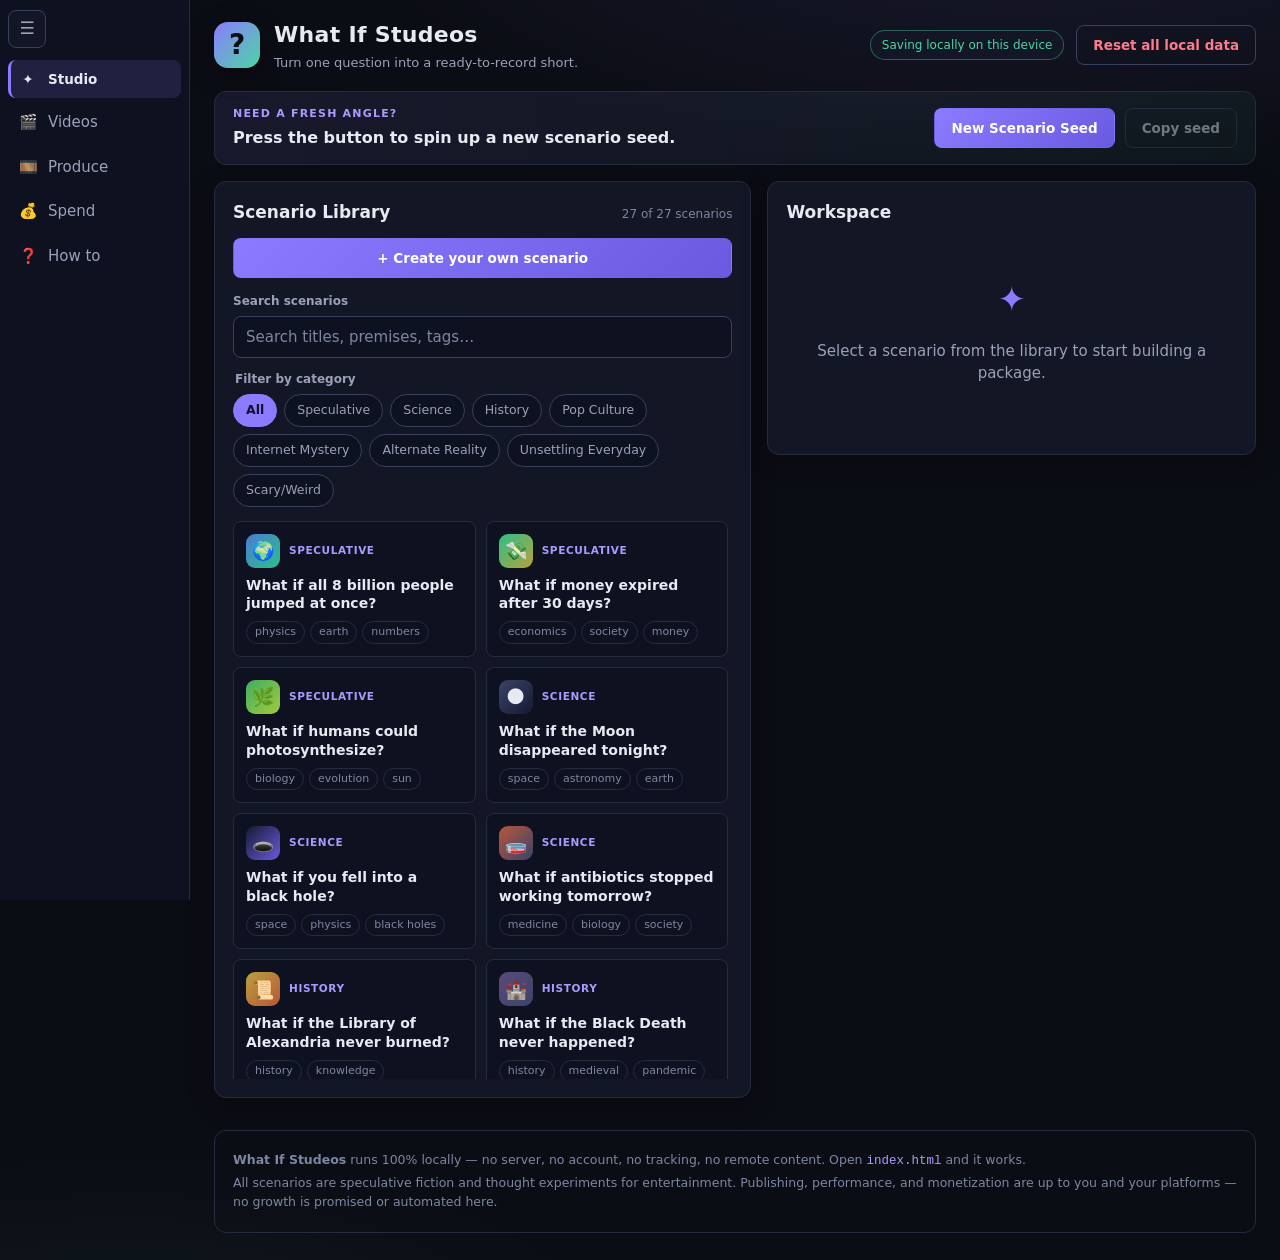
==== commit 9b5c7483: "One-click flow: Generate + Export replaces slots and the platform toggle "Generate Package" is now "" ====
--- a/index.html
+++ b/index.html
@@ -108,11 +108,6 @@
       <h4 class="control-heading">Package settings</h4>
 
       <fieldset class="control-block">
-        <legend class="field-label">Platform</legend>
-        <div id="platformGroup" class="segmented" role="radiogroup" aria-label="Target platform"></div>
-      </fieldset>
-
-      <fieldset class="control-block">
         <legend class="field-label">Runtime</legend>
         <div id="runtimeGroup" class="segmented" role="radiogroup" aria-label="Video runtime"></div>
       </fieldset>
@@ -122,7 +117,8 @@
         <select id="voiceSelect"></select>
       </div>
 
-      <button type="button" id="generateBtn" class="btn btn-primary btn-wide">Generate Package</button>
+      <button type="button" id="generateBtn" class="btn btn-primary btn-wide">🎬 Generate + Export for render</button>
+      <p class="hint-under-btn">One click: builds the package and downloads the render .json — the watcher picks it up and makes the video. One cut works on TikTok, Shorts, and Reels (hashtags per platform come with the finished video's post kit).</p>
     </div>
 
     <!-- ============ PACKAGE OUTPUT ============ -->
@@ -140,30 +136,11 @@
         <button type="button" id="copyAllBtn" class="btn btn-ghost">Copy full package</button>
         <button type="button" id="exportTxtBtn" class="btn btn-ghost">Export .txt</button>
         <button type="button" id="exportSrtBtn" class="btn btn-ghost">Export .srt</button>
-        <button type="button" id="exportJsonBtn" class="btn btn-ghost">Export .json</button>
-      </div>
-
-      <div class="save-row">
-        <label class="field-label" for="slotSelect">Save to queue slot</label>
-        <div class="save-controls">
-          <select id="slotSelect"></select>
-          <button type="button" id="saveSlotBtn" class="btn btn-primary">Save to slot</button>
-        </div>
+        <button type="button" id="exportJsonBtn" class="btn btn-ghost">Export .json (render again)</button>
       </div>
 
       <p id="actionStatus" class="action-status" role="status" aria-live="polite"></p>
     </div>
-  </section>
-
-  <!-- ============ QUEUE ============ -->
-  <section class="panel queue-panel" aria-labelledby="queueHeading">
-    <div class="panel-head">
-      <h2 id="queueHeading">Content Queue</h2>
-      <span class="panel-meta">7 slots — plan a week</span>
-    </div>
-    <p class="queue-hint">Saved packages live in your browser’s local storage on this device. Export anything you can’t afford to lose.</p>
-    <button type="button" id="exportQueueBtn" class="btn btn-ghost queue-export">Export queue (.json) for video pipeline</button>
-    <div id="queueList" class="queue-list"></div>
   </section>
 
 </main>
--- a/styles.css
+++ b/styles.css
@@ -235,7 +235,7 @@
 
 .layout {
   display: grid;
-  grid-template-columns: 1.25fr 1.15fr 0.9fr;
+  grid-template-columns: 1.1fr 1fr;
   gap: 16px;
   padding: 0 24px 24px;
   align-items: start;
@@ -585,48 +585,9 @@
 
 .package-toolbar { display: flex; flex-wrap: wrap; gap: 8px; margin: 12px 0; }
 
-.save-row { margin-top: 6px; }
-.save-controls { display: flex; gap: 8px; }
-.save-controls select { flex: 1; }
+.hint-under-btn { font-size: 12px; color: var(--text-faint); margin: 8px 2px 0; line-height: 1.45; }
 
 .action-status { min-height: 20px; margin: 10px 0 0; font-size: 13px; color: var(--good); }
-
-/* ---------- Queue ---------- */
-
-.queue-hint { font-size: 12.5px; color: var(--text-faint); margin: 0 0 12px; }
-
-.queue-export { width: 100%; margin-bottom: 12px; }
-
-.queue-list { display: flex; flex-direction: column; gap: 10px; }
-
-.queue-slot {
-  border: 1px solid var(--border);
-  border-radius: var(--radius-sm);
-  background: var(--bg-inset);
-  padding: 11px 12px;
-}
-.queue-slot.filled { border-color: var(--border-strong); }
-
-.slot-head {
-  display: flex;
-  align-items: center;
-  justify-content: space-between;
-  gap: 8px;
-}
-.slot-name { font-size: 12px; font-weight: 700; color: var(--text-faint); letter-spacing: 0.5px; }
-.slot-title { margin: 6px 0 2px; font-size: 13.5px; font-weight: 650; }
-.slot-meta { font-size: 11.5px; color: var(--text-faint); margin: 0 0 8px; }
-.slot-empty-text { font-size: 12.5px; color: var(--text-faint); margin: 6px 0 0; }
-
-.slot-status-row { display: flex; align-items: center; gap: 8px; margin-bottom: 8px; }
-.slot-status-row select { flex: 1; font-size: 12.5px; padding: 6px 8px; }
-.slot-status-row .field-label { margin: 0; flex: none; }
-
-.queue-slot textarea {
-  min-height: 52px;
-  resize: vertical;
-  font-size: 12.5px;
-}
 
 /* ---------- Footer ---------- */
 
@@ -644,7 +605,6 @@
 
 @media (max-width: 1100px) {
   .layout { grid-template-columns: 1fr 1fr; }
-  .queue-panel { grid-column: 1 / -1; }
   .scenario-grid { max-height: 48vh; }
 }
 
@@ -659,7 +619,6 @@
   .seed-bar { flex-direction: column; align-items: stretch; }
   .seed-actions .btn { flex: 1; }
   .segmented { flex-direction: column; }
-  .save-controls { flex-direction: column; }
   .package-toolbar .btn { flex: 1 1 45%; }
   .btn { padding: 11px 16px; } /* larger touch targets */
 }
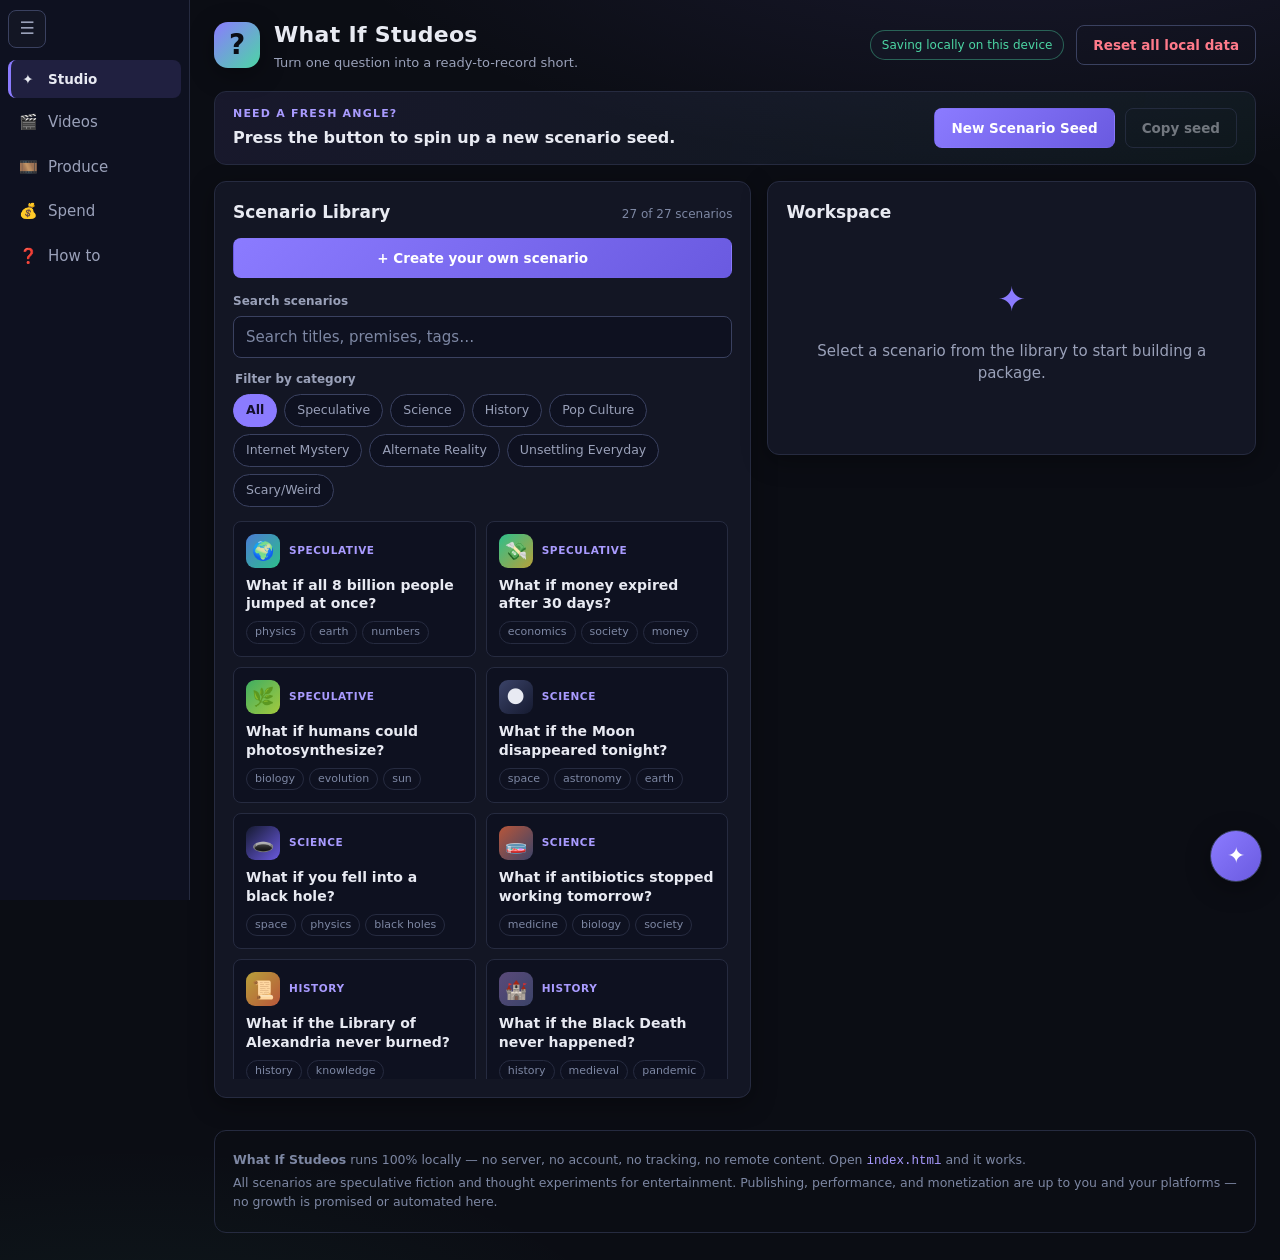
==== commit 65e39127: "Launcher polish + studio assistant on every page Two threads of work, interleaved across the same fi" ====
--- a/index.html
+++ b/index.html
@@ -201,5 +201,6 @@
 </dialog>
 
 <script src="app.js"></script>
+<script src="assistant.js"></script>
 </body>
 </html>
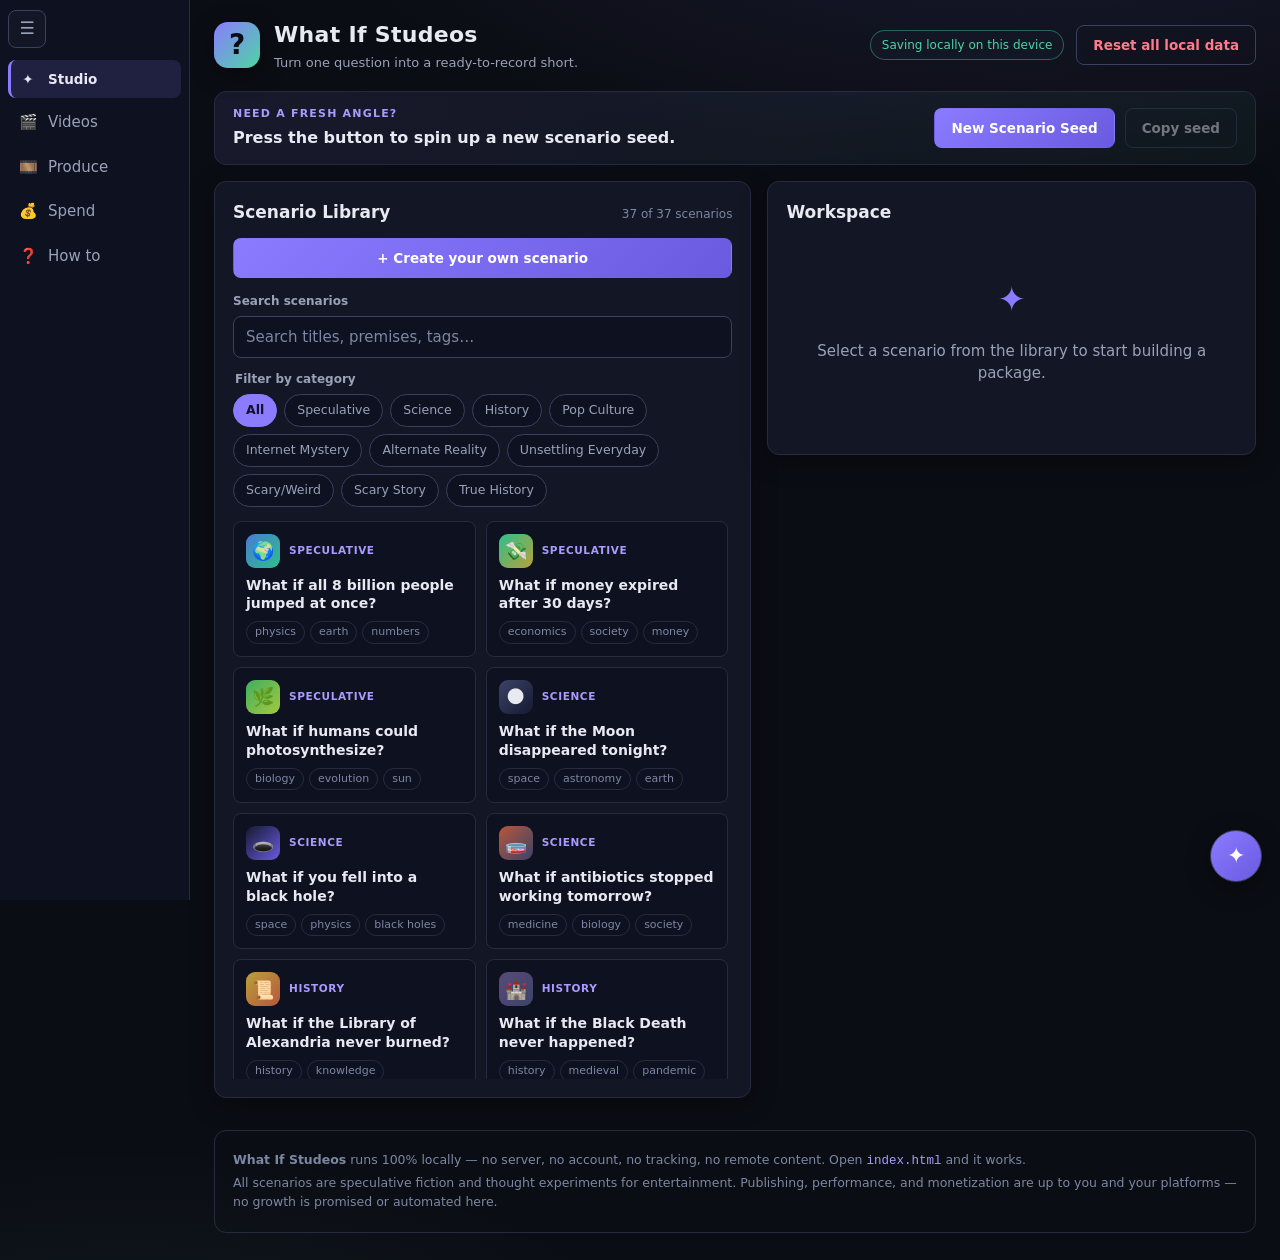
==== commit 5cc79dd9: "Render a whole category in one click exportCategoryForRender() packs every scenario in a category in" ====
--- a/index.html
+++ b/index.html
@@ -75,6 +75,8 @@
         <legend class="field-label">Filter by category</legend>
         <div id="categoryChips" class="chips" role="radiogroup" aria-label="Category filter"></div>
       </fieldset>
+
+      <div id="batchRenderRow" hidden></div>
     </div>
 
     <div id="scenarioGrid" class="scenario-grid" role="list"></div>
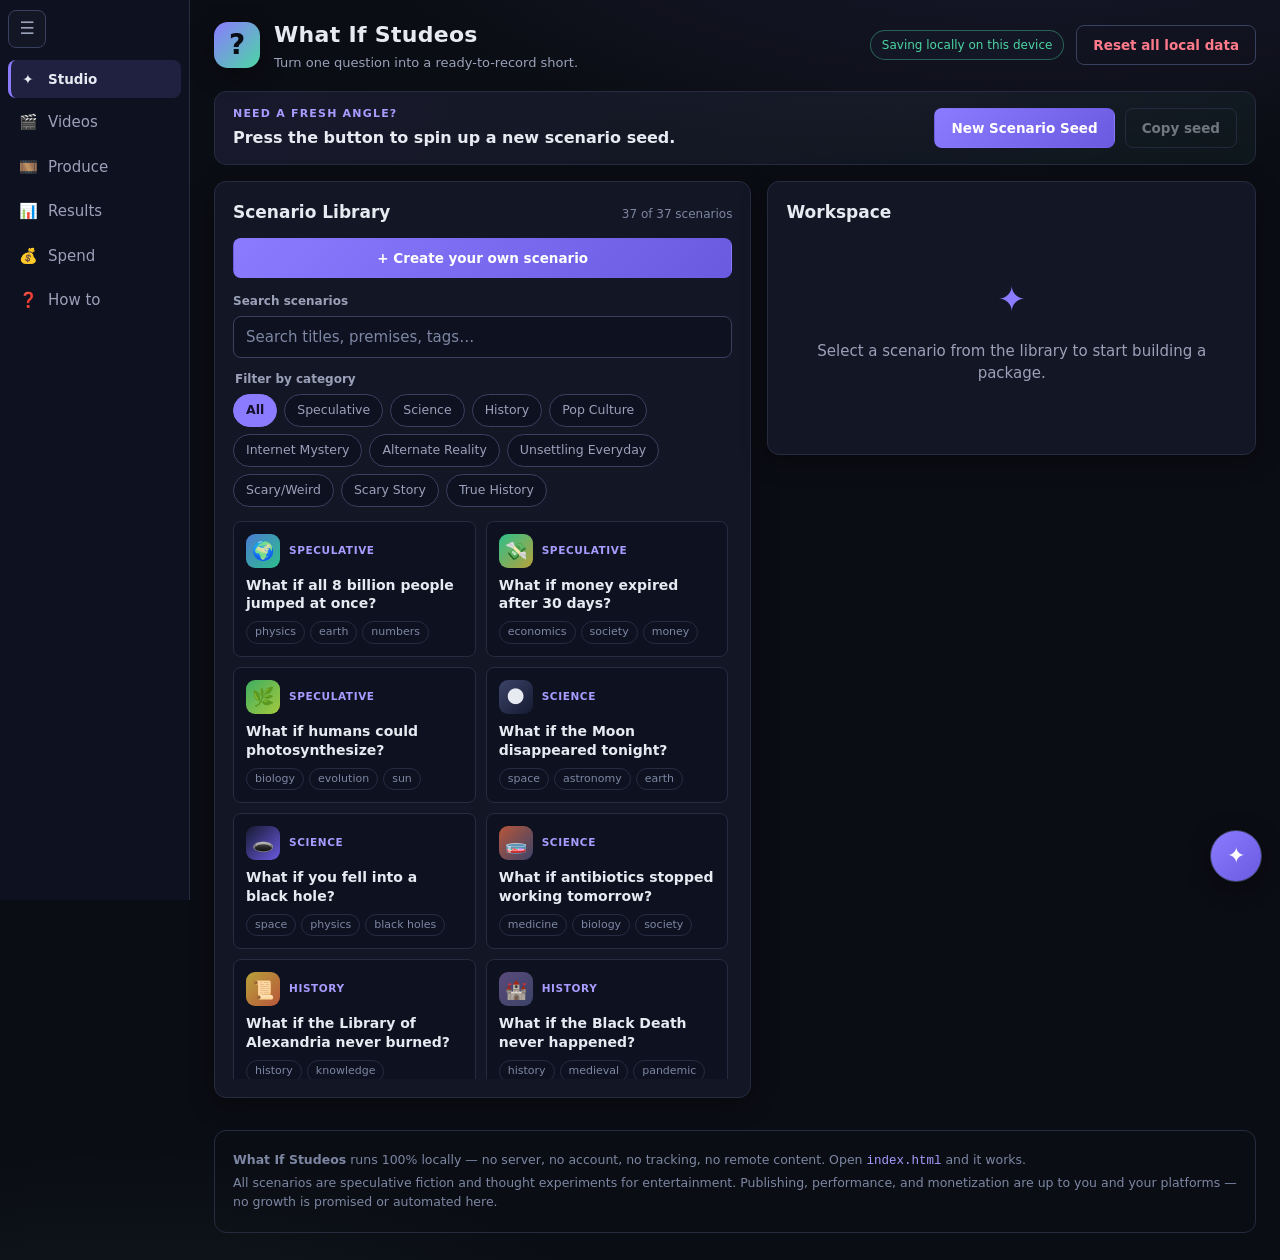
==== commit 9d587afd: "Results page: log posted videos' numbers, see which category wins New 📊 Results dashboard page: ever" ====
--- a/index.html
+++ b/index.html
@@ -21,6 +21,9 @@
   <button type="button" id="navProduceBtn" class="side-nav-item side-nav-link">
     <span class="side-nav-icon" aria-hidden="true">🎞️</span><span class="side-nav-label">Produce</span>
   </button>
+  <button type="button" id="navResultsBtn" class="side-nav-item side-nav-link">
+    <span class="side-nav-icon" aria-hidden="true">📊</span><span class="side-nav-label">Results</span>
+  </button>
   <button type="button" id="navSpendBtn" class="side-nav-item side-nav-link">
     <span class="side-nav-icon" aria-hidden="true">💰</span><span class="side-nav-label">Spend</span>
   </button>
